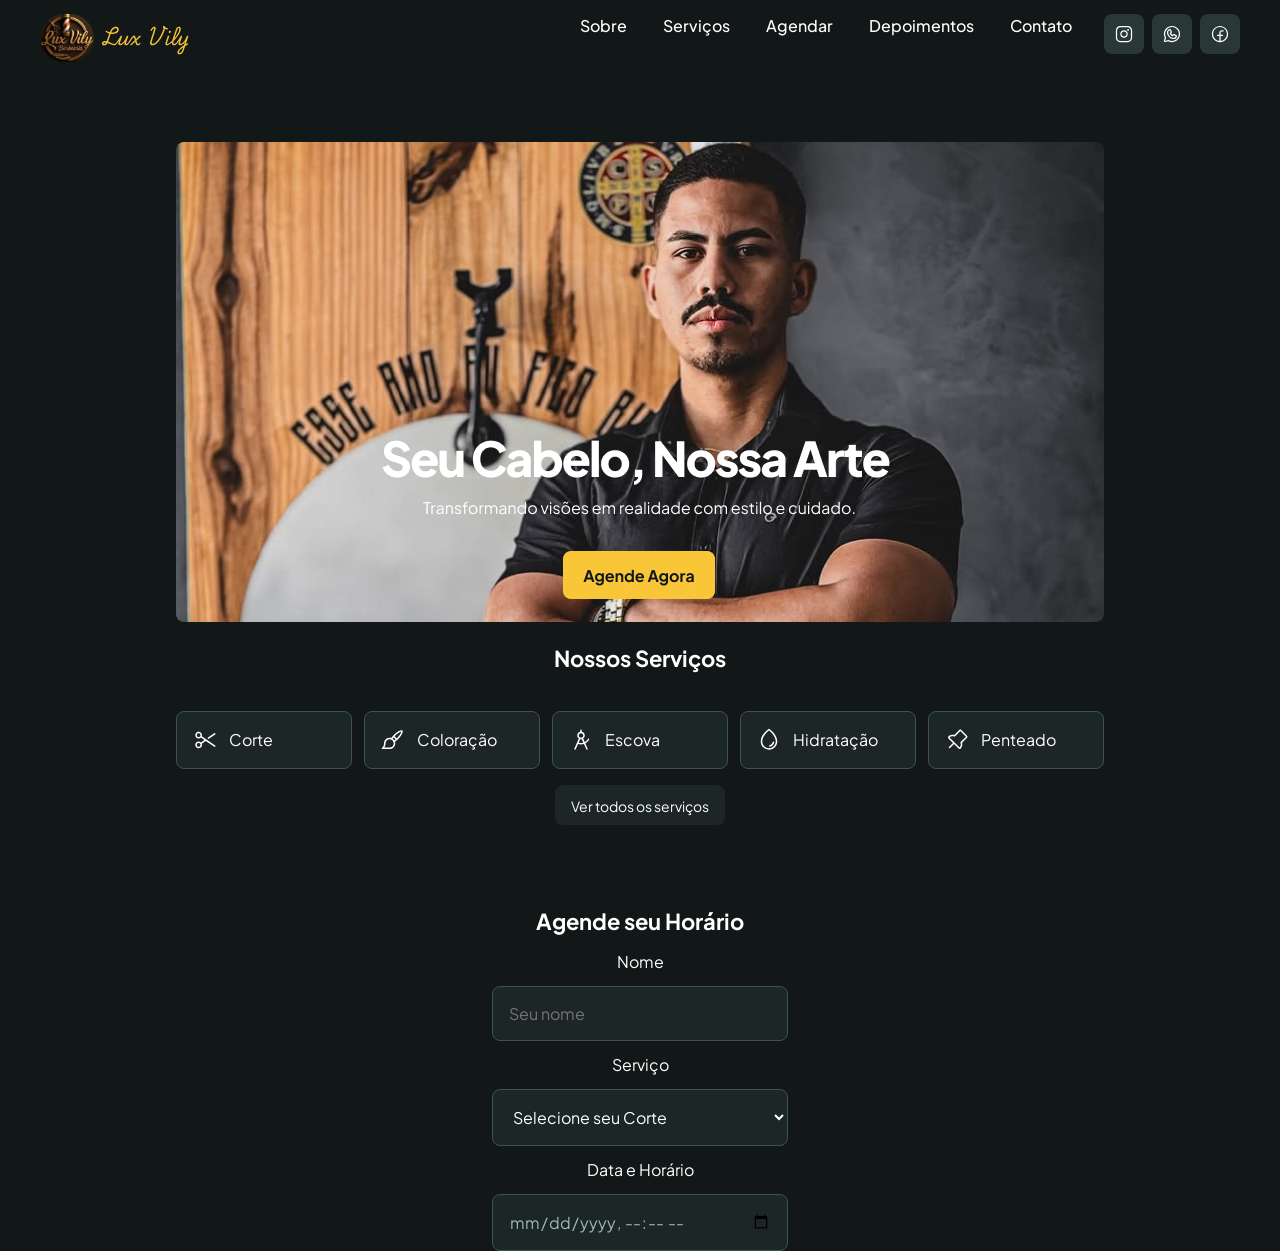
==== index.html @ 110dd9c8 "Iniciando forms." ====
<!DOCTYPE html>
<html lang="pt-BR">
<head>
    <link href="https://fonts.googleapis.com/css2?family=Plus+Jakarta+Sans:ital,wght@0,200..800;1,200..800&display=swap" rel="stylesheet">
    <link rel="preconnect" href="https://fonts.gstatic.com" crossorigin>

    <meta charset="UTF-8">
    <meta name="viewport" content="width=device-width, initial-scale=1.0">
    <title>Lux Vily</title>
    <link rel="stylesheet" href="styles/index.css">
    
    <link rel="preconnect" href="https://fonts.googleapis.com">
    <link rel="icon" type="image/png" href="assets/icons/491493315_10004724712892858_8336886175483774103_n 3.png">
</head>
<body>
    <header class="container">
        <img src="assets/icons/lux-vily-logo.svg" alt="Logotipo Lux Vily.">
        <img src="assets/icons/menu-bar.svg" alt="Barra de menu." id="menu-bar">
        <div class="ocult-mobile">
            <nav>
                <a href="#">Sobre</a>
                <a href="#">Serviços</a>
                <a href="#">Agendar</a>
                <a href="#">Depoimentos</a>
                <a href="#">Contato</a>
            </nav>
            <ul>
                <li><img src="assets/icons/insta.svg" alt=""></li>
                <li><img src="assets/icons/whatsapp.svg" alt=""></li>
                <li><img src="assets/icons/facebook.svg" alt=""></li>
            </ul>
        </div>
    </header>
    <div class="hero-img">
        <img src="assets/images/MOBILE-IMAGE.jpg" alt="" id="mobile-image">
        <img src="assets/images/DESKTOP-IMAGE.jpg" alt="" id="desktop-image">
    </div>
    <section class="section-services">
        <h2>Nossos Serviços</h2>
        <ul id="services">
            <li><img src="assets/icons/Corte.svg" alt="ícone de tesoura de cortar cabelo.">Corte</li>
            <li><img src="assets/icons/Coloração.svg" alt="ícone de pincel de pintar cabelo.">Coloração</li>
            <li><img src="assets/icons/Escova.svg" alt="ícone de Escova de pentear cabelo.">Escova</li>
            <li><img src="assets/icons/Hidratação.svg" alt="ícone de Hidratação de cabelo.">Hidratação</li>
            <li><img src="assets/icons/Penteado.svg" alt="ícone de estilização de cabelo.">Penteado</li>
        </ul>
        <button>Ver todos os serviços</button>
    </section>
    <form class="appointment ">
        <legend>Agende seu Horário</legend>

        <label for="name">Nome</label>
        <input type="text" id="name" name="name" placeholder="Seu nome">

        <label for="service">Serviço</label>
        <select name="service" id="service-cut" >
            <option value="select">Selecione seu Corte</option>
            <option value="Buzz Cut">Buzz Cut</option>
            <option value="Americano">Americano</option>
            <option value="Low Fade">Low Fade</option>
            <option value="Tapper Fade">Tapper Fade</option>
            <option value="Degrade">Degrade</option>
        </select>
        <label for="appointment-data">Data e Horário</label>
        <input type="datetime-local" id="data" name="appointment-data">
    </form>
</body>
</html>
---- styles/index.css ----
@import url(global.css);
@import url(header.css);
@import url(image.css);
@import url(section.css);
@import url(form.css);
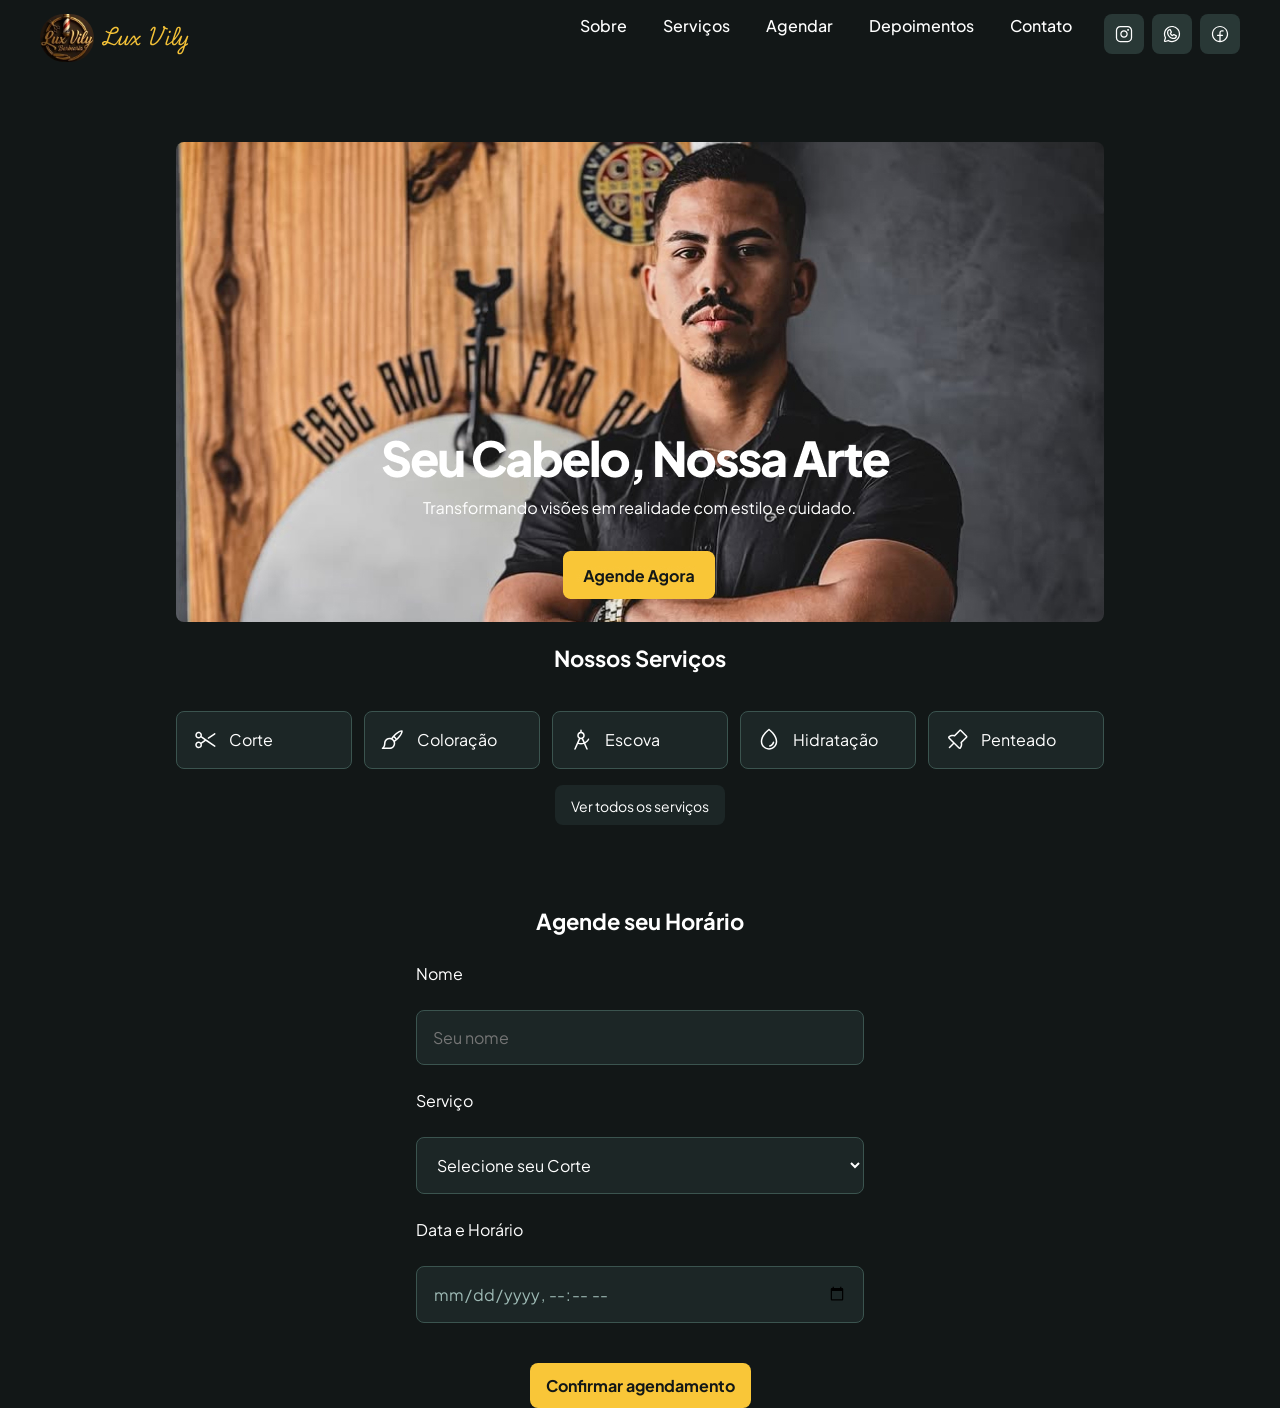
==== commit c4d321c7: "Finalizando forms." ====
--- a/index.html
+++ b/index.html
@@ -63,6 +63,8 @@
         </select>
         <label for="appointment-data">Data e Horário</label>
         <input type="datetime-local" id="data" name="appointment-data">
+
+        <button class="btn-confirm">Confirmar agendamento</button>
     </form>
 </body>
 </html>
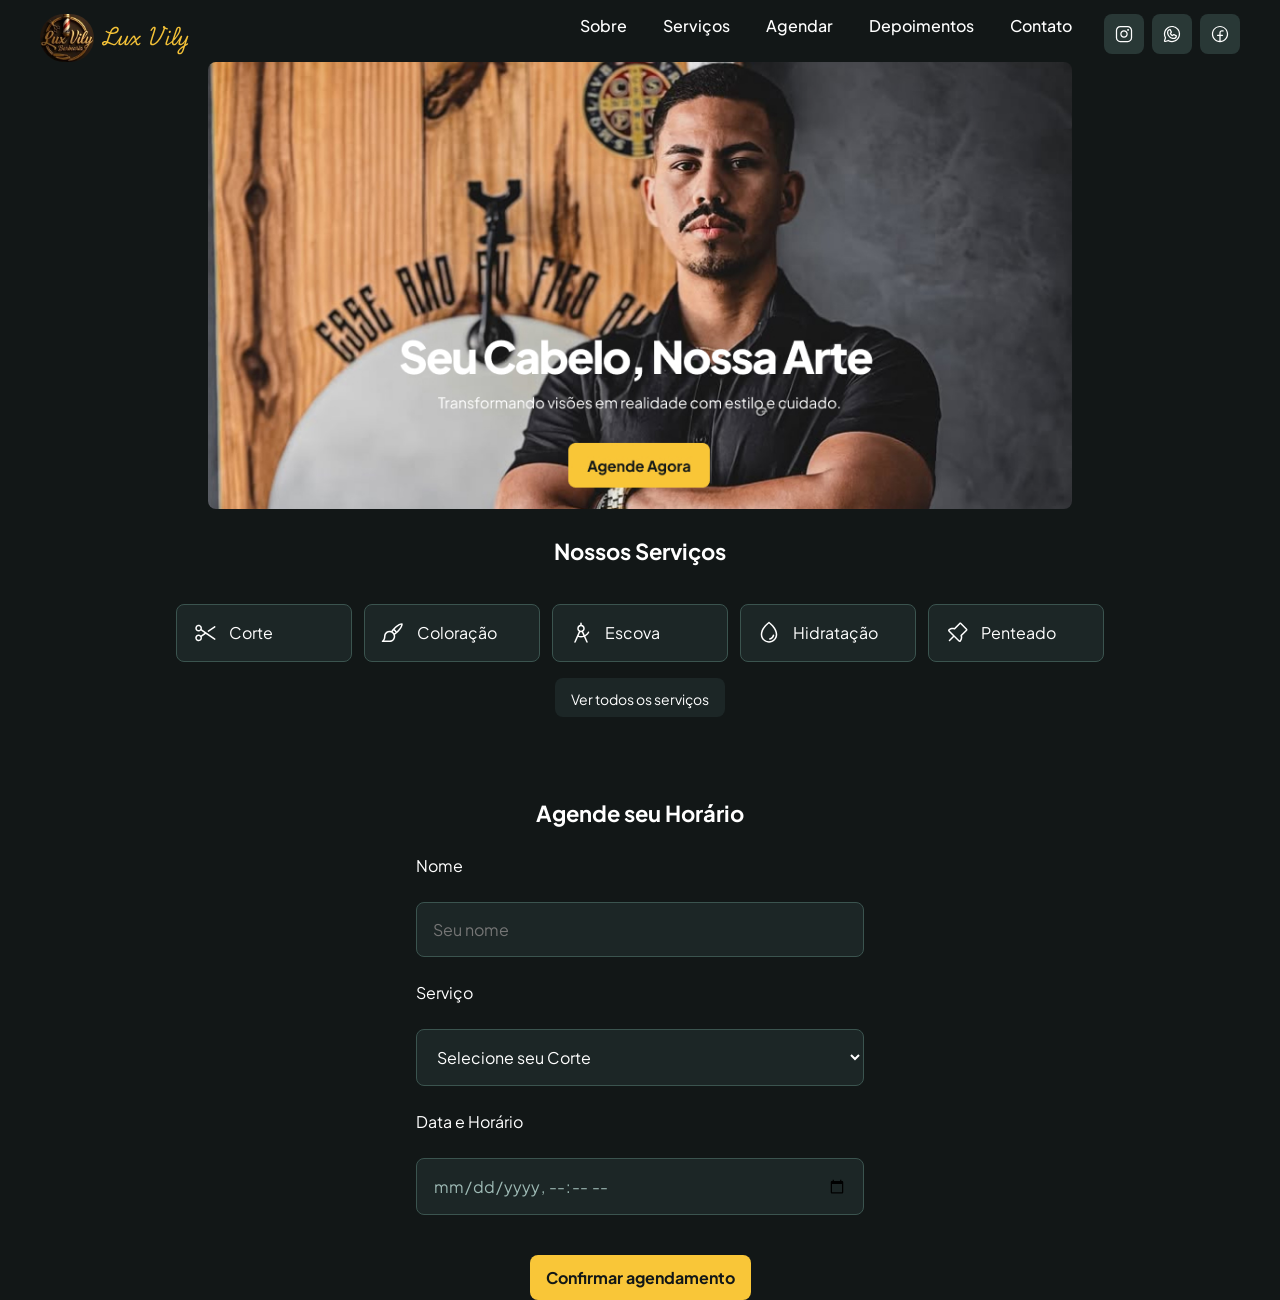
==== commit 3db3bf3c: "Ajustando imagem principal." ====
--- a/index.html
+++ b/index.html
@@ -32,7 +32,6 @@
         </div>
     </header>
     <div class="hero-img">
-        <img src="assets/images/MOBILE-IMAGE.jpg" alt="" id="mobile-image">
         <img src="assets/images/DESKTOP-IMAGE.jpg" alt="" id="desktop-image">
     </div>
     <section class="section-services">
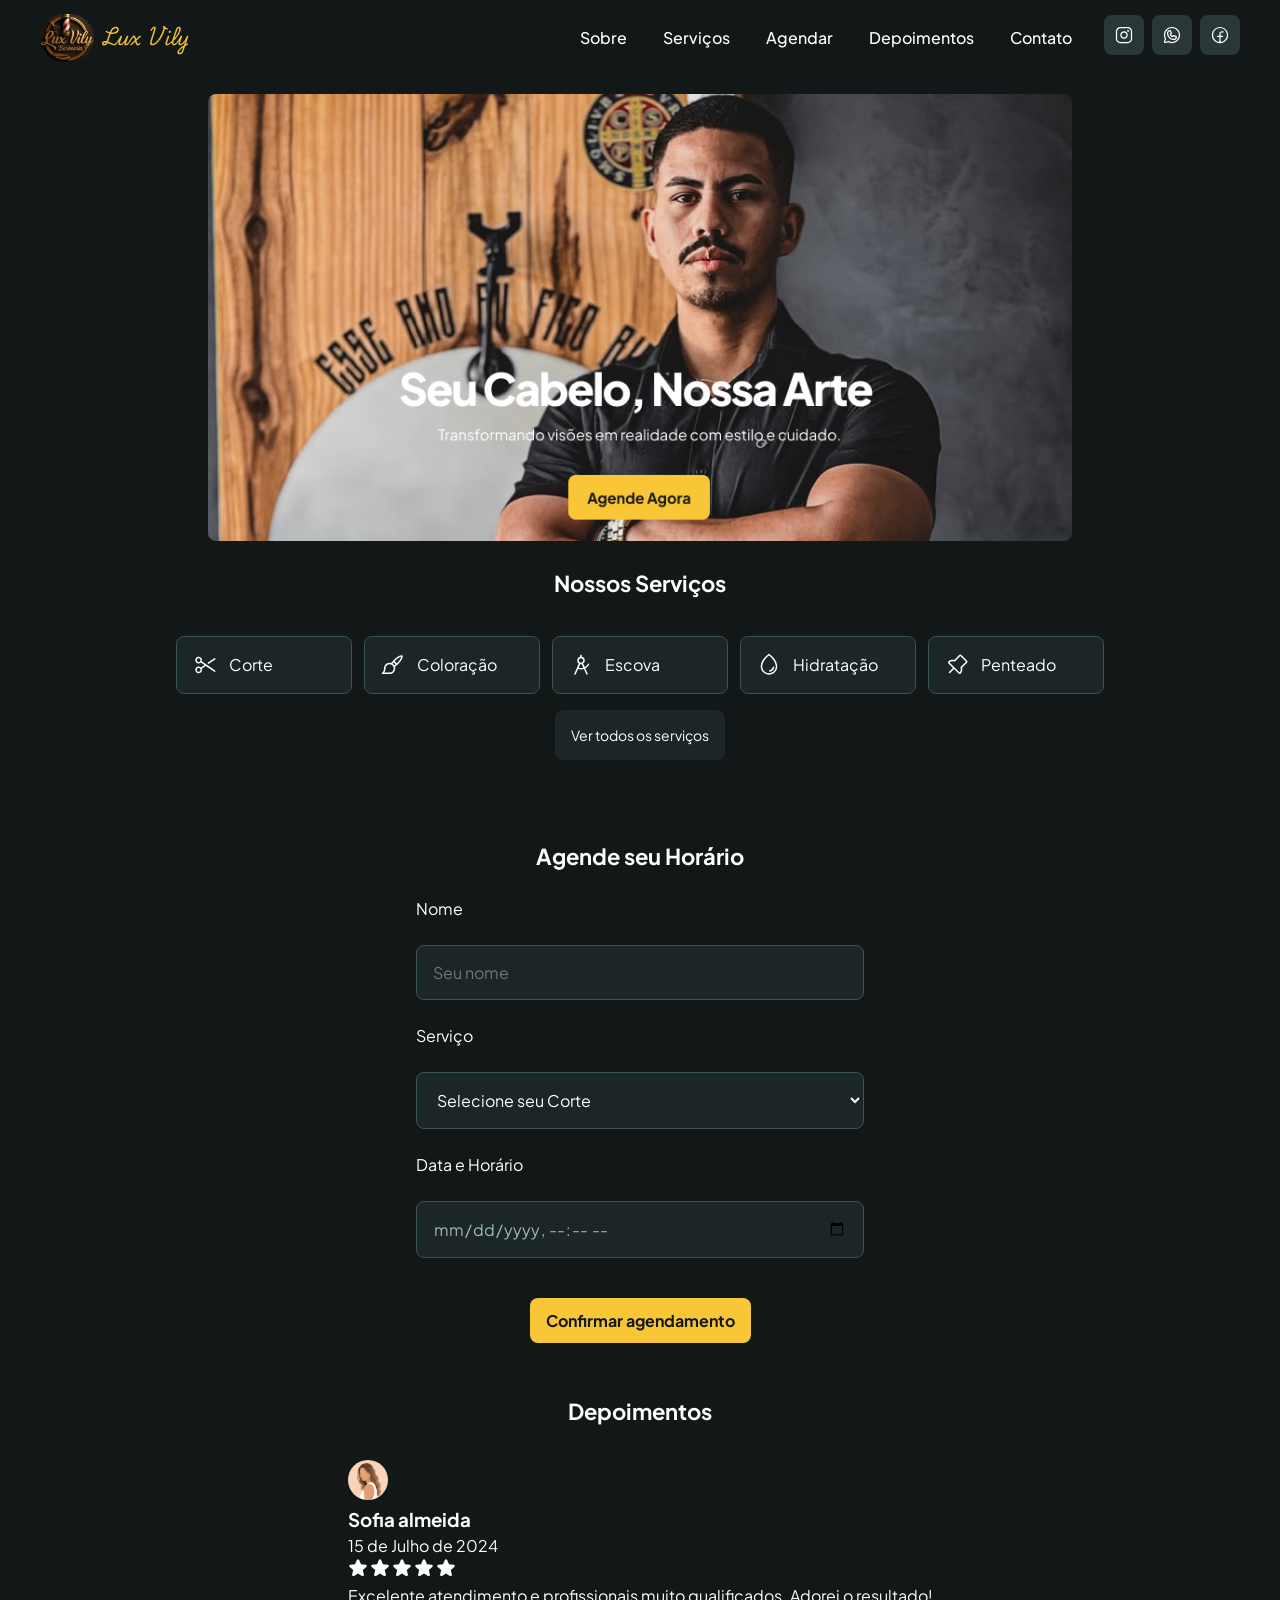
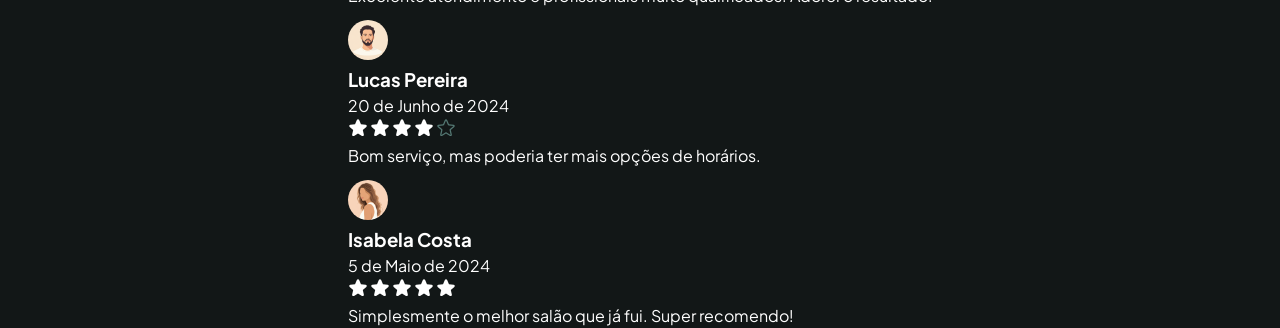
==== commit 75af2662: "Iniciando e finalizando avaliations." ====
--- a/index.html
+++ b/index.html
@@ -65,5 +65,29 @@
 
         <button class="btn-confirm">Confirmar agendamento</button>
     </form>
+    <article class="avaliation">
+        <h2>Depoimentos</h2>
+        <article>
+                <img src="assets/icons/photo-perfil-1.svg" alt="Foto de perfil do comentário do cliente." class="perfil-photo">
+                <h3>Sofia almeida</h3>
+                <p>15 de Julho de 2024</p>
+            <img src="assets/icons/5-stars.svg" alt="Imagem de avaliação de 5 estrelas.">
+            <p>Excelente atendimento e profissionais muito qualificados. Adorei o resultado!</p>
+        </article>
+        <article>
+            <img src="assets/icons/photo-perfil-2.svg" alt="Foto de perfil do comentário do cliente." class="perfil-photo">
+            <h3>Lucas Pereira</h3>
+            <p>20 de Junho de 2024</p>
+            <img src="assets/icons/4-stars.svg" alt="Imagem de avaliação de 4 estrelas.">
+            <p>Bom serviço, mas poderia ter mais opções de horários.</p>
+        </article>
+        <article>
+            <img src="assets/icons/photo-perfil-1.svg" alt="Foto de perfil do comentário do cliente." class="perfil-photo">
+            <h3>Isabela Costa</h3>
+            <p>5 de Maio de 2024</p>
+            <img src="assets/icons/5-stars.svg" alt="Imagem de avaliação de 5 estrelas.">
+            <p>Simplesmente o melhor salão que já fui. Super recomendo!</p>
+        </article>
+    </article>
 </body>
 </html>
--- a/styles/index.css
+++ b/styles/index.css
@@ -2,4 +2,5 @@
 @import url(header.css);
 @import url(image.css);
 @import url(section.css);
-@import url(form.css);+@import url(form.css);
+@import url(avaliation.css);
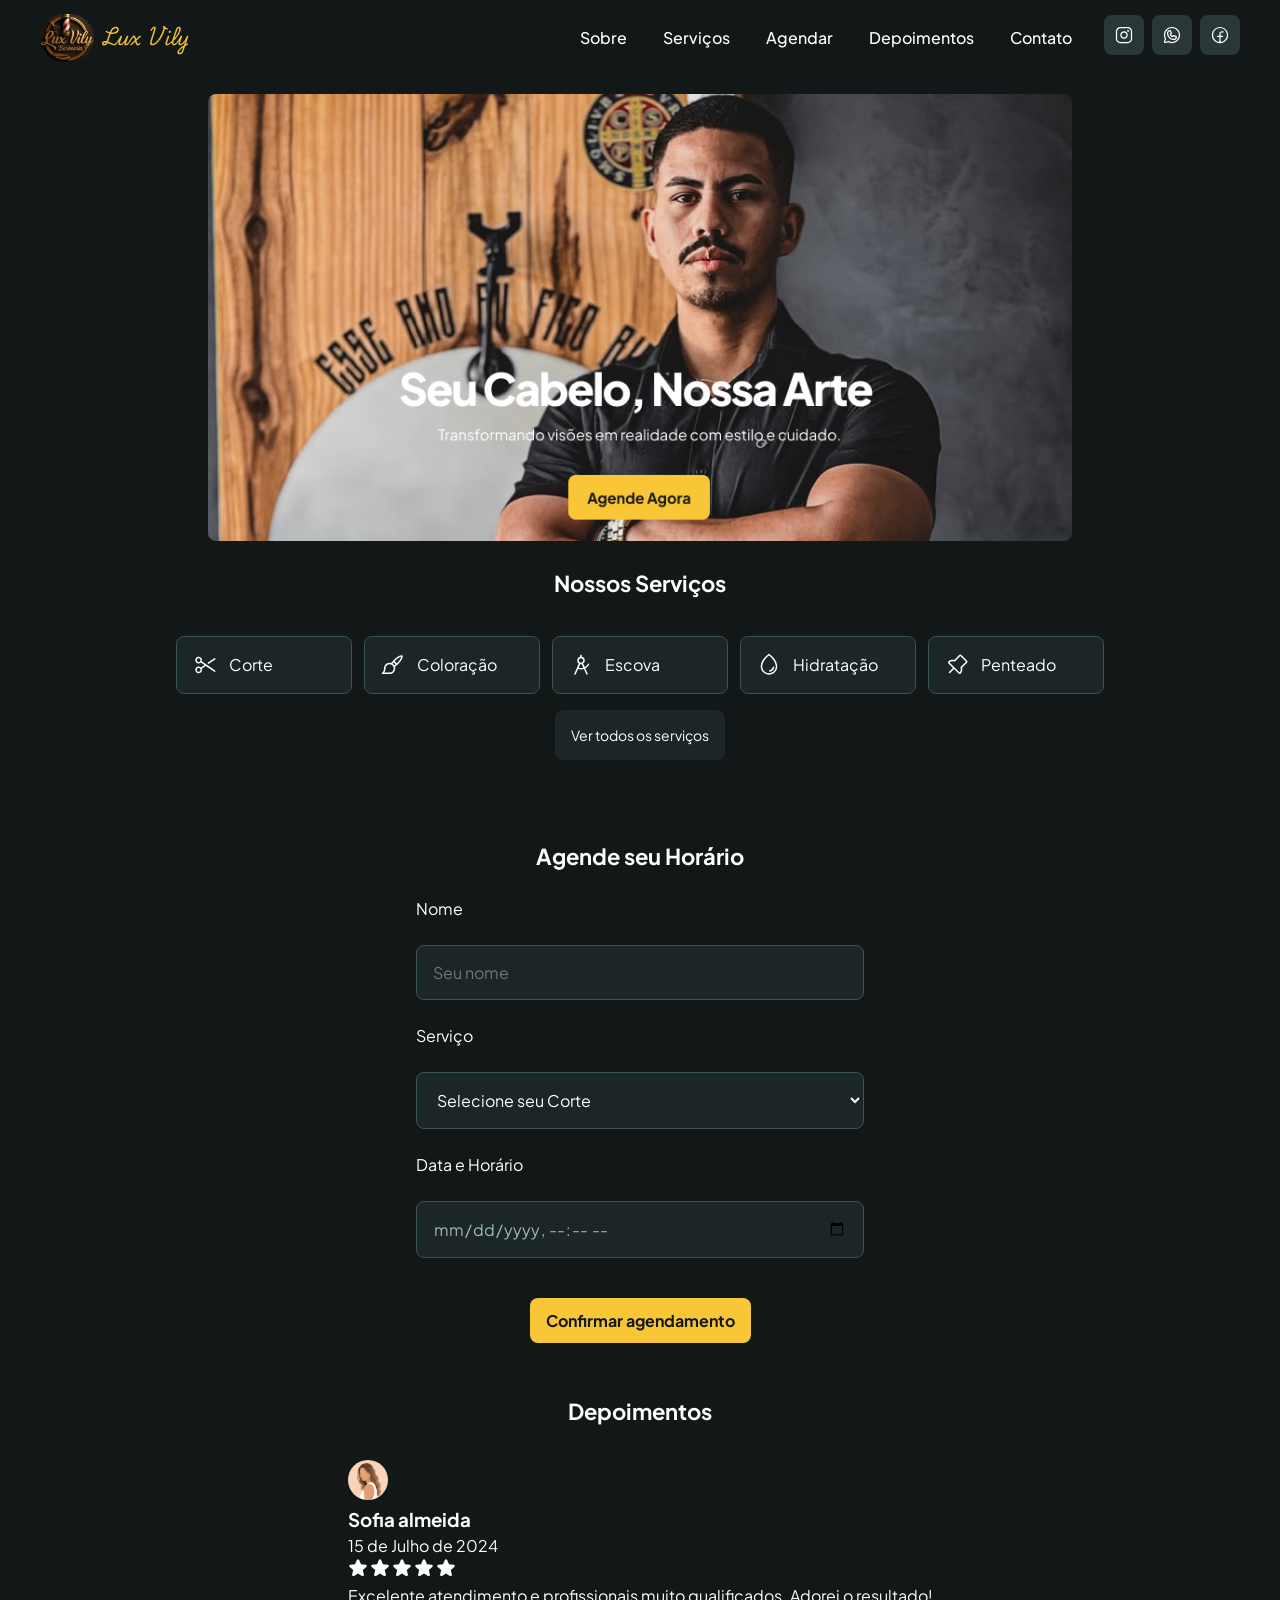
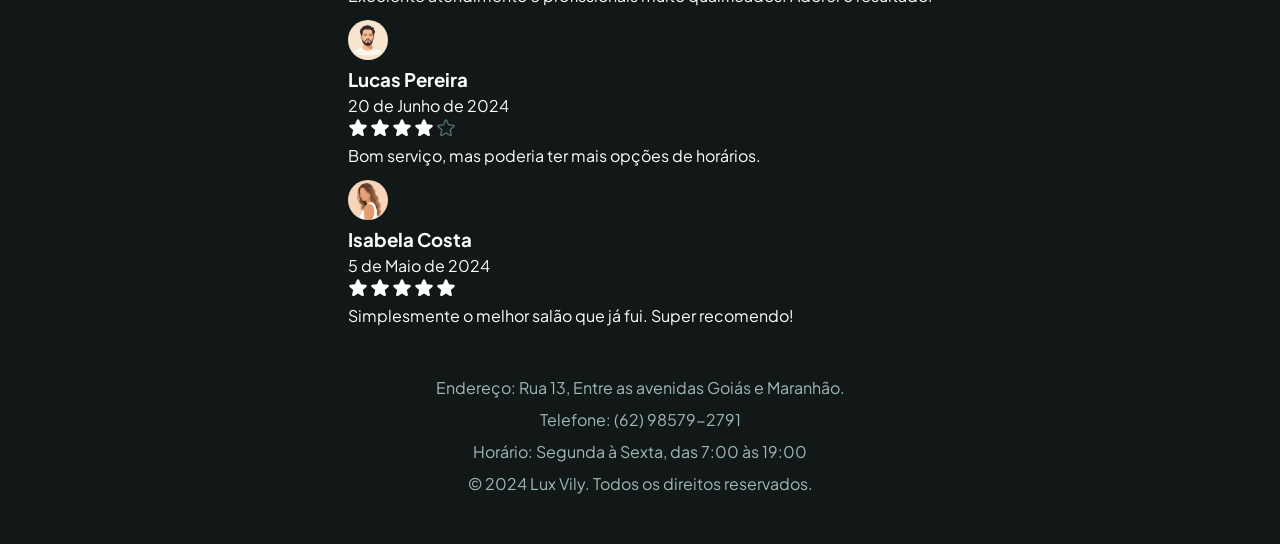
==== commit 18c015b3: "Finalizando footer." ====
--- a/index.html
+++ b/index.html
@@ -89,5 +89,12 @@
             <p>Simplesmente o melhor salão que já fui. Super recomendo!</p>
         </article>
     </article>
+    
+    <footer>
+        <p>Endereço: Rua 13, Entre as avenidas Goiás e Maranhão.</p>
+        <p>Telefone: (62) 98579-2791</p>
+        <p>Horário: Segunda à Sexta, das 7:00 às 19:00</p>
+        <p>© 2024 Lux Vily. Todos os direitos reservados.</p>
+    </footer>
 </body>
 </html>
--- a/styles/index.css
+++ b/styles/index.css
@@ -3,4 +3,5 @@
 @import url(image.css);
 @import url(section.css);
 @import url(form.css);
-@import url(avaliation.css);+@import url(avaliation.css);
+@import url(footer.css);
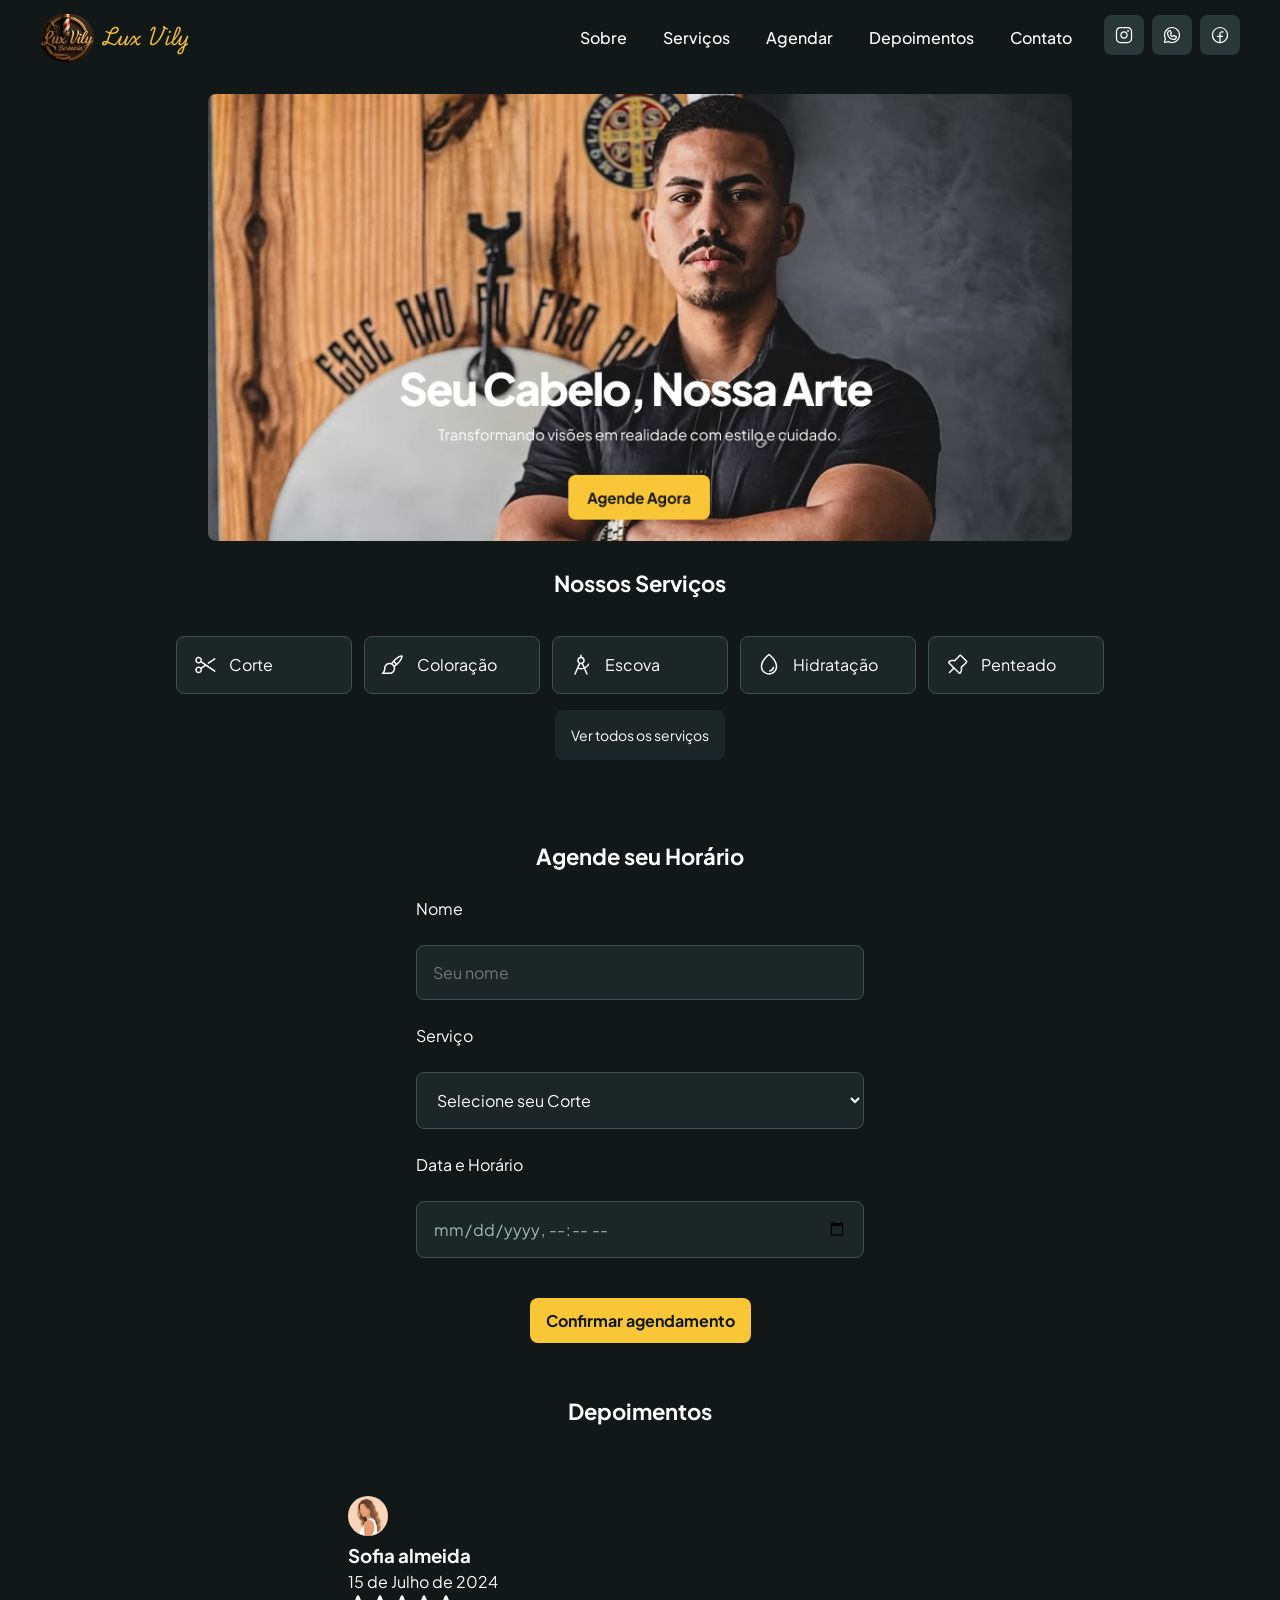
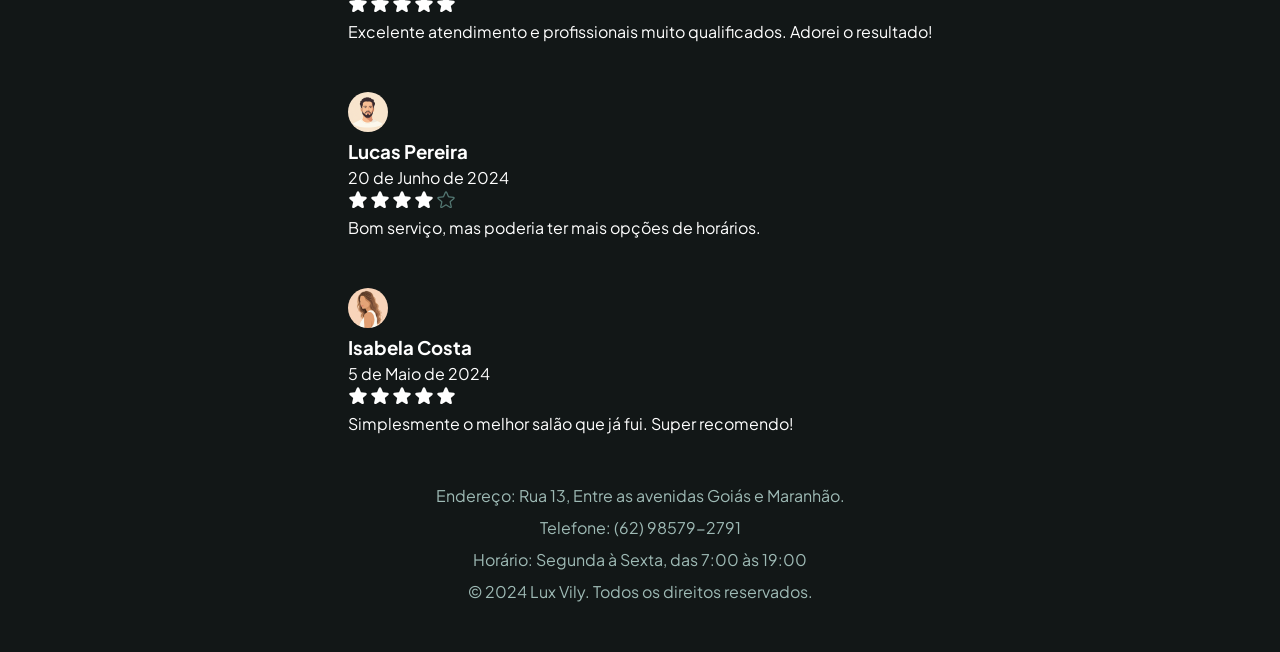
==== commit fc0f1897: "Finalizando a parte visual do projeto (HTML e CSS)." ====
--- a/index.html
+++ b/index.html
@@ -18,16 +18,22 @@
         <img src="assets/icons/menu-bar.svg" alt="Barra de menu." id="menu-bar">
         <div class="ocult-mobile">
             <nav>
-                <a href="#">Sobre</a>
-                <a href="#">Serviços</a>
-                <a href="#">Agendar</a>
-                <a href="#">Depoimentos</a>
-                <a href="#">Contato</a>
+                <a href="#services">Sobre</a>
+                <a href="#services">Serviços</a>
+                <a href="#appointment">Agendar</a>
+                <a href="#avaliation">Depoimentos</a>
+                <a href="#contact">Contato</a>
             </nav>
             <ul>
-                <li><img src="assets/icons/insta.svg" alt=""></li>
-                <li><img src="assets/icons/whatsapp.svg" alt=""></li>
-                <li><img src="assets/icons/facebook.svg" alt=""></li>
+                <a href="https://www.instagram.com/barbearia_luxvily?utm_source=ig_web_button_share_sheet&igsh=ZDNlZDc0MzIxNw==">
+                    <li><img src="assets/icons/insta.svg" alt=""></li>
+                </a>
+                <a href="">
+                    <li><img src="assets/icons/whatsapp.svg" alt=""></li>
+                </a>
+                <a href="">
+                    <li><img src="assets/icons/facebook.svg" alt=""></li>
+                </a>
             </ul>
         </div>
     </header>
@@ -45,7 +51,7 @@
         </ul>
         <button>Ver todos os serviços</button>
     </section>
-    <form class="appointment ">
+    <form id="appointment">
         <legend>Agende seu Horário</legend>
 
         <label for="name">Nome</label>
@@ -65,7 +71,7 @@
 
         <button class="btn-confirm">Confirmar agendamento</button>
     </form>
-    <article class="avaliation">
+    <article id="avaliation">
         <h2>Depoimentos</h2>
         <article>
                 <img src="assets/icons/photo-perfil-1.svg" alt="Foto de perfil do comentário do cliente." class="perfil-photo">
@@ -89,8 +95,8 @@
             <p>Simplesmente o melhor salão que já fui. Super recomendo!</p>
         </article>
     </article>
-    
-    <footer>
+
+    <footer id="contact">
         <p>Endereço: Rua 13, Entre as avenidas Goiás e Maranhão.</p>
         <p>Telefone: (62) 98579-2791</p>
         <p>Horário: Segunda à Sexta, das 7:00 às 19:00</p>
